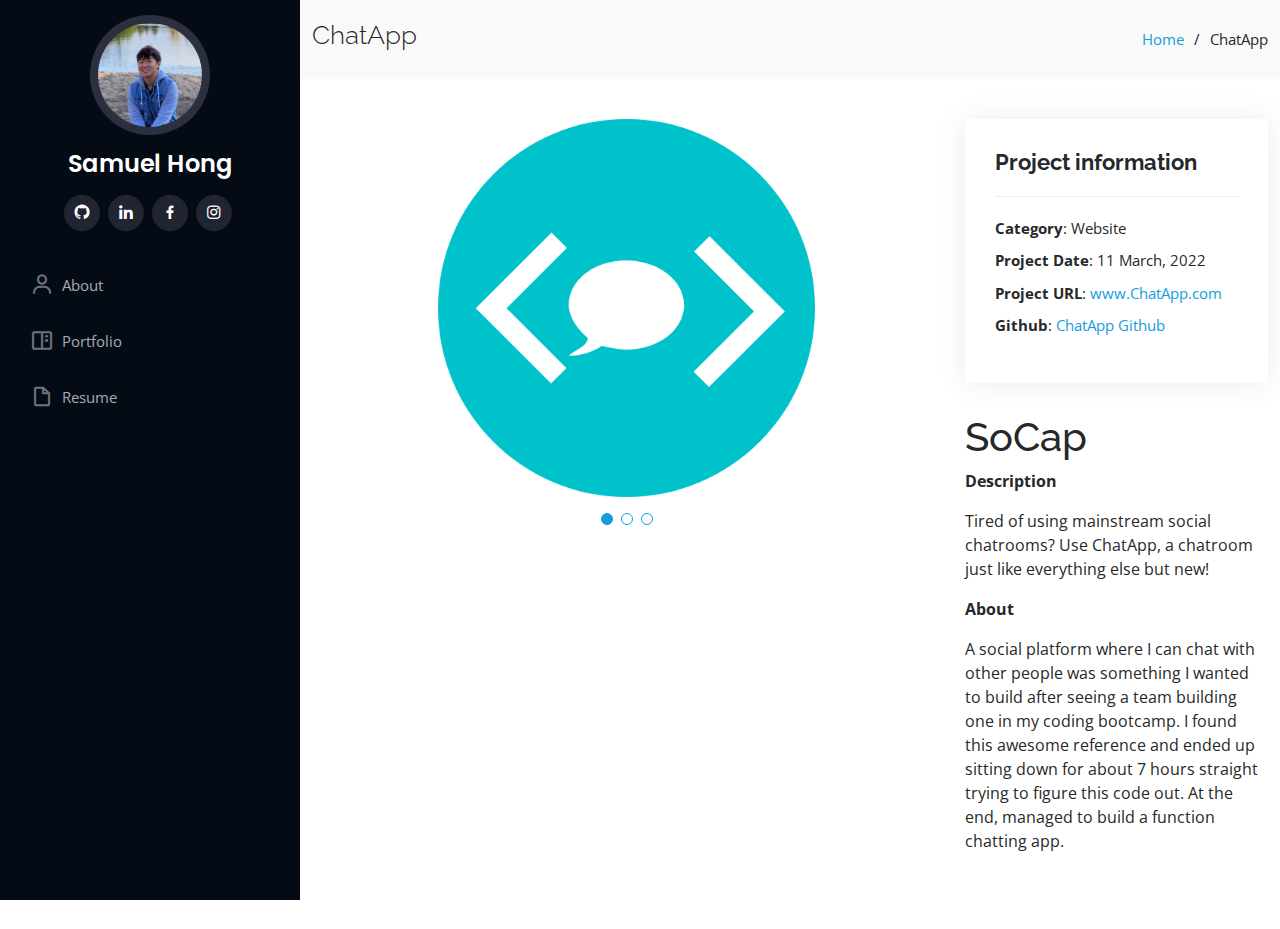
==== ChatApp.html @ 71139fe3 "chatapp" ====
<!DOCTYPE html>
<html lang="en">
  <head>
    <meta charset="utf-8" />
    <meta content="width=device-width, initial-scale=1.0" name="viewport" />

    <title>SoCap Details</title>
    <meta content="" name="description" />
    <meta content="" name="keywords" />

    <!-- Favicons -->
    <link href="assets/img/favicon.png" rel="icon" />
    <link href="assets/img/apple-touch-icon.png" rel="apple-touch-icon" />

    <!-- Google Fonts -->
    <link
      href="https://fonts.googleapis.com/css?family=Open+Sans:300,300i,400,400i,600,600i,700,700i|Raleway:300,300i,400,400i,500,500i,600,600i,700,700i|Poppins:300,300i,400,400i,500,500i,600,600i,700,700i"
      rel="stylesheet"
    />

    <!-- Vendor CSS Files -->
    <link href="assets/vendor/aos/aos.css" rel="stylesheet" />
    <link
      href="assets/vendor/bootstrap/css/bootstrap.min.css"
      rel="stylesheet"
    />
    <link
      href="assets/vendor/bootstrap-icons/bootstrap-icons.css"
      rel="stylesheet"
    />
    <link href="assets/vendor/boxicons/css/boxicons.min.css" rel="stylesheet" />
    <link
      href="assets/vendor/glightbox/css/glightbox.min.css"
      rel="stylesheet"
    />
    <link href="assets/vendor/swiper/swiper-bundle.min.css" rel="stylesheet" />

    <!-- Template Main CSS File -->
    <link href="assets/css/style.css" rel="stylesheet" />
  </head>

  <body>
    <!-- ======= Mobile nav toggle button ======= -->
    <i class="bi bi-list mobile-nav-toggle d-xl-none"></i>

    <!-- ======= Header ======= -->
    <header id="header">
      <div class="d-flex flex-column">
        <div class="profile">
          <img
            src="assets/img/profile-img.png"
            alt=""
            class="img-fluid rounded-circle"
          />
          <h1 class="text-light"><a href="index.html">Samuel Hong</a></h1>
          <div class="social-links mt-3 text-center">
            <a
              href="https://github.com/hongssam9"
              target="_blank"
              class="google-plus"
              ><i class="bx bxl-github"></i
            ></a>
            <a
              href="https://www.linkedin.com/in/hongssam9/"
              target="_blank"
              class="linkedin"
              ><i class="bx bxl-linkedin"></i
            ></a>
            <a
              href="https://www.facebook.com/hongssam9/"
              target="_blank"
              class="facebook"
              ><i class="bx bxl-facebook"></i
            ></a>
            <a
              href="https://www.instagram.com/hong_ssam9/"
              target="_blank"
              class="instagram"
              ><i class="bx bxl-instagram"></i
            ></a>
          </div>
        </div>

        <nav id="navbar" class="nav-menu navbar">
          <ul>
            <li>
              <a href="index.html#about" class="nav-link scrollto"
                ><i class="bx bx-user"></i> <span>About</span></a
              >
            </li>
            <li>
              <a href="index.html#portfolio" class="nav-link scrollto"
                ><i class="bx bx-book-content"></i> <span>Portfolio</span></a
              >
            </li>
            <li>
              <a href="index.html#resume" class="nav-link scrollto"
                ><i class="bx bx-file-blank"></i> <span>Resume</span></a
              >
            </li>
            <!-- <li>
              <a href="index.html#contact" class="nav-link scrollto"
                ><i class="bx bx-envelope"></i> <span>Contact</span></a
              >
            </li> -->
          </ul>
        </nav>
        <!-- .nav-menu -->
      </div>
    </header>
    <!-- End Header -->

    <main id="main">
      <!-- ======= Breadcrumbs ======= -->
      <section id="breadcrumbs" class="breadcrumbs">
        <div class="container">
          <div class="d-flex justify-content-between align-items-center">
            <h2>ChatApp</h2>
            <ol>
              <li><a href="index.html">Home</a></li>
              <li>ChatApp</li>
            </ol>
          </div>
        </div>
      </section>
      <!-- End Breadcrumbs -->

      <!-- ======= Portfolio Details Section ======= -->
      <section id="portfolio-details" class="portfolio-details">
        <div class="container">
          <div class="row gy-4">
            <div class="col-lg-8">
              <div class="portfolio-details-slider swiper">
                <div class="swiper-wrapper align-items-center">
                  <div class="swiper-slide">
                    <img src="assets/img/portfolio/chatapp.png" alt="" />
                  </div>

                  <div class="swiper-slide">
                    <img src="assets/img/portfolio/chatapp1.png" alt="" />
                  </div>

                  <div class="swiper-slide">
                    <img src="assets/img/portfolio/chatapp2.png" alt="" />
                  </div>

                </div>
                <div class="swiper-pagination"></div>
              </div>
            </div>

            <div class="col-lg-4">
              <div class="portfolio-info">
                <h3>Project information</h3>
                <ul>
                  <ul>
                    <li><strong>Category</strong>: Website</li>
                    <li><strong>Project Date</strong>: 11 March, 2022</li>
                    <li>
                      <strong>Project URL</strong>:
                      <a href="https://chatapp-248ee.web.app/rooms/kVck0xfOzQTaaGA2gjjz" target="_blank"
                        >www.ChatApp.com</a>
                      <li>
                        <strong>Github</strong>: 
                        <a href="https://github.com/hongssam9/ChatApp" target="_blank">ChatApp Github</a>
                      </li>
                    </li>
                  </ul>
                </ul>
              </div>
              <div class="portfolio-description">
                <h1>SoCap</h1>
                <p><strong>Description</strong></p>
                <p> 
                Tired of using mainstream social chatrooms? Use ChatApp, a chatroom just like everything else but new!
                </p>
                <p><strong>About</strong></p>
                <p>
                  A social platform where I can chat with other people was something I wanted to build after seeing a team building one in my coding bootcamp. I found this awesome reference and ended up sitting down for about 7 hours straight trying to figure this code out. At the end, managed to build a function chatting app.
              </div>
            </div>
          </div>
        </div>
      </section>
      <!-- End Portfolio Details Section -->
    </main>
    <!-- End #main -->

    <a
      href="#"
      class="back-to-top d-flex align-items-center justify-content-center"
      ><i class="bi bi-arrow-up-short"></i
    ></a>

    <!-- Vendor JS Files -->
    <script src="assets/vendor/purecounter/purecounter.js"></script>
    <script src="assets/vendor/aos/aos.js"></script>
    <script src="assets/vendor/bootstrap/js/bootstrap.bundle.min.js"></script>
    <script src="assets/vendor/glightbox/js/glightbox.min.js"></script>
    <script src="assets/vendor/isotope-layout/isotope.pkgd.min.js"></script>
    <script src="assets/vendor/swiper/swiper-bundle.min.js"></script>
    <script src="assets/vendor/typed.js/typed.min.js"></script>
    <script src="assets/vendor/waypoints/noframework.waypoints.js"></script>
    <script src="assets/vendor/php-email-form/validate.js"></script>

    <!-- Template Main JS File -->
    <script src="assets/js/main.js"></script>
  </body>
</html>
---- assets/css/style.css ----
/*--------------------------------------------------------------
# General
--------------------------------------------------------------*/
body {
  font-family: "Open Sans", sans-serif;
  color: #272829;
}

a {
  color: #149ddd;
  text-decoration: none;
}

a:hover {
  color: #37b3ed;
  text-decoration: none;
}

h1, h2, h3, h4, h5, h6 {
  font-family: "Raleway", sans-serif;
}

/*--------------------------------------------------------------
# Back to top button
--------------------------------------------------------------*/
.back-to-top {
  position: fixed;
  visibility: hidden;
  opacity: 0;
  right: 15px;
  bottom: 15px;
  z-index: 996;
  background: #149ddd;
  width: 40px;
  height: 40px;
  border-radius: 50px;
  transition: all 0.4s;
}
.back-to-top i {
  font-size: 28px;
  color: #fff;
  line-height: 0;
}
.back-to-top:hover {
  background: #2eafec;
  color: #fff;
}
.back-to-top.active {
  visibility: visible;
  opacity: 1;
}

/*--------------------------------------------------------------
# Header
--------------------------------------------------------------*/
#header {
  position: fixed;
  top: 0;
  left: 0;
  bottom: 0;
  width: 300px;
  transition: all ease-in-out 0.5s;
  z-index: 9997;
  transition: all 0.5s;
  padding: 0 15px;
  background: #040b14;
  overflow-y: auto;
}
#header .profile img {
  margin: 15px auto;
  display: block;
  width: 120px;
  border: 8px solid #2c2f3f;
}
#header .profile h1 {
  font-size: 24px;
  margin: 0;
  padding: 0;
  font-weight: 600;
  -moz-text-align-last: center;
  text-align-last: center;
  font-family: "Poppins", sans-serif;
}
#header .profile h1 a, #header .profile h1 a:hover {
  color: #fff;
  text-decoration: none;
}
#header .profile .social-links a {
  font-size: 18px;
  display: inline-block;
  background: #212431;
  color: #fff;
  line-height: 1;
  padding: 8px 0;
  margin-right: 4px;
  border-radius: 50%;
  text-align: center;
  width: 36px;
  height: 36px;
  transition: 0.3s;
}
#header .profile .social-links a:hover {
  background: #149ddd;
  color: #fff;
  text-decoration: none;
}

#main {
  margin-left: 300px;
}

@media (max-width: 1199px) {
  #header {
    left: -300px;
  }

  #main {
    margin-left: 0;
  }
}
/*--------------------------------------------------------------
# Navigation Menu
--------------------------------------------------------------*/
/* Desktop Navigation */
.nav-menu {
  padding: 30px 0 0 0;
}
.nav-menu * {
  margin: 0;
  padding: 0;
  list-style: none;
}
.nav-menu > ul > li {
  position: relative;
  white-space: nowrap;
}
.nav-menu a, .nav-menu a:focus {
  display: flex;
  align-items: center;
  color: #a8a9b4;
  padding: 12px 15px;
  margin-bottom: 8px;
  transition: 0.3s;
  font-size: 15px;
}
.nav-menu a i, .nav-menu a:focus i {
  font-size: 24px;
  padding-right: 8px;
  color: #6f7180;
}
.nav-menu a:hover, .nav-menu .active, .nav-menu .active:focus, .nav-menu li:hover > a {
  text-decoration: none;
  color: #fff;
}
.nav-menu a:hover i, .nav-menu .active i, .nav-menu .active:focus i, .nav-menu li:hover > a i {
  color: #149ddd;
}

/* Mobile Navigation */
.mobile-nav-toggle {
  position: fixed;
  right: 15px;
  top: 15px;
  z-index: 9998;
  border: 0;
  font-size: 24px;
  transition: all 0.4s;
  outline: none !important;
  background-color: #149ddd;
  color: #fff;
  width: 40px;
  height: 40px;
  display: inline-flex;
  align-items: center;
  justify-content: center;
  line-height: 0;
  border-radius: 50px;
  cursor: pointer;
}

.mobile-nav-active {
  overflow: hidden;
}
.mobile-nav-active #header {
  left: 0;
}

/*--------------------------------------------------------------
# Hero Section
--------------------------------------------------------------*/
#hero {
  width: 100%;
  height: 100vh;
  background: url("../img/hero-bg.jpg") top center;
  background-size: cover;
}
#hero:before {
  content: "";
  background: rgba(5, 13, 24, 0.3);
  position: absolute;
  bottom: 0;
  top: 0;
  left: 0;
  right: 0;
  z-index: 1;
}
#hero .hero-container {
  position: relative;
  z-index: 2;
  min-width: 300px;
}
#hero h1 {
  margin: 0 0 10px 0;
  font-size: 64px;
  font-weight: 700;
  line-height: 56px;
  color: #fff;
}
#hero p {
  color: #fff;
  margin-bottom: 50px;
  font-size: 26px;
  font-family: "Poppins", sans-serif;
}
#hero p span {
  color: #fff;
  padding-bottom: 4px;
  letter-spacing: 1px;
  border-bottom: 3px solid #149ddd;
}
@media (min-width: 1024px) {
  #hero {
    background-attachment: fixed;
  }
}
@media (max-width: 768px) {
  #hero h1 {
    font-size: 28px;
    line-height: 36px;
  }
  #hero h2 {
    font-size: 18px;
    line-height: 24px;
    margin-bottom: 30px;
  }
}

/*--------------------------------------------------------------
# Sections General
--------------------------------------------------------------*/
section {
  padding: 60px 0;
  overflow: hidden;
}

.section-bg {
  background: #f5f8fd;
}

.section-title {
  padding-bottom: 30px;
}
.section-title h2 {
  font-size: 32px;
  font-weight: bold;
  margin-bottom: 20px;
  padding-bottom: 20px;
  position: relative;
  color: #173b6c;
}
.section-title h2::after {
  content: "";
  position: absolute;
  display: block;
  width: 50px;
  height: 3px;
  background: #149ddd;
  bottom: 0;
  left: 0;
}
.section-title p {
  margin-bottom: 0;
}

/*--------------------------------------------------------------
# About
--------------------------------------------------------------*/
.about .content h3 {
  font-weight: 700;
  font-size: 26px;
  color: #173b6c;
}
.about .content ul {
  list-style: none;
  padding: 0;
}
.about .content ul li {
  margin-bottom: 20px;
  display: flex;
  align-items: center;
}
.about .content ul strong {
  margin-right: 10px;
}
.about .content ul i {
  font-size: 16px;
  margin-right: 5px;
  color: #149ddd;
  line-height: 0;
}
.about .content p:last-child {
  margin-bottom: 0;
}

/*--------------------------------------------------------------
# Facts
--------------------------------------------------------------*/
.facts {
  padding-bottom: 30px;
}
.facts .count-box {
  padding: 30px;
  width: 100%;
}
.facts .count-box i {
  display: block;
  font-size: 44px;
  color: #149ddd;
  float: left;
  line-height: 0;
}
.facts .count-box span {
  font-size: 48px;
  line-height: 40px;
  display: block;
  font-weight: 700;
  color: #050d18;
  margin-left: 60px;
}
.facts .count-box p {
  padding: 15px 0 0 0;
  margin: 0 0 0 60px;
  font-family: "Raleway", sans-serif;
  font-size: 14px;
  color: #122f57;
}
.facts .count-box a {
  font-weight: 600;
  display: block;
  margin-top: 20px;
  color: #122f57;
  font-size: 15px;
  font-family: "Poppins", sans-serif;
  transition: ease-in-out 0.3s;
}
.facts .count-box a:hover {
  color: #1f5297;
}

/*--------------------------------------------------------------
# Skills
--------------------------------------------------------------*/
.skills .progress {
  height: 60px;
  display: block;
  background: none;
  border-radius: 0;
}
.skills .progress .skill {
  padding: 0;
  margin: 0 0 6px 0;
  text-transform: uppercase;
  display: block;
  font-weight: 600;
  font-family: "Poppins", sans-serif;
  color: #050d18;
}
.skills .progress .skill .val {
  float: right;
  font-style: normal;
}
.skills .progress-bar-wrap {
  background: #dce8f8;
  height: 10px;
}
.skills .progress-bar {
  width: 1px;
  height: 10px;
  transition: 0.9s;
  background-color: #149ddd;
}

/*--------------------------------------------------------------
# Resume
--------------------------------------------------------------*/
.resume .resume-title {
  font-size: 26px;
  font-weight: 700;
  margin-top: 20px;
  margin-bottom: 20px;
  color: #050d18;
}
.resume .resume-item {
  padding: 0 0 20px 20px;
  margin-top: -2px;
  border-left: 2px solid #1f5297;
  position: relative;
}
.resume .resume-item h4 {
  line-height: 18px;
  font-size: 18px;
  font-weight: 600;
  text-transform: uppercase;
  font-family: "Poppins", sans-serif;
  color: #050d18;
  margin-bottom: 10px;
}
.resume .resume-item h5 {
  font-size: 16px;
  background: #e4edf9;
  padding: 5px 15px;
  display: inline-block;
  font-weight: 600;
  margin-bottom: 10px;
}
.resume .resume-item ul {
  padding-left: 20px;
}
.resume .resume-item ul li {
  padding-bottom: 10px;
}
.resume .resume-item:last-child {
  padding-bottom: 0;
}
.resume .resume-item::before {
  content: "";
  position: absolute;
  width: 16px;
  height: 16px;
  border-radius: 50px;
  left: -9px;
  top: 0;
  background: #fff;
  border: 2px solid #1f5297;
}

/*--------------------------------------------------------------
# Portfolio
--------------------------------------------------------------*/
.portfolio .portfolio-item {
  margin-bottom: 30px;
}
.portfolio #portfolio-flters {
  padding: 0;
  margin: 0 auto 35px auto;
  list-style: none;
  text-align: center;
  background: #fff;
  border-radius: 50px;
  padding: 2px 15px;
}
.portfolio #portfolio-flters li {
  cursor: pointer;
  display: inline-block;
  padding: 10px 15px 8px 15px;
  font-size: 14px;
  font-weight: 600;
  line-height: 1;
  text-transform: uppercase;
  color: #272829;
  margin-bottom: 5px;
  transition: all 0.3s ease-in-out;
}
.portfolio #portfolio-flters li:hover, .portfolio #portfolio-flters li.filter-active {
  color: #149ddd;
}
.portfolio #portfolio-flters li:last-child {
  margin-right: 0;
}
.portfolio .portfolio-wrap {
  transition: 0.3s;
  position: relative;
  overflow: hidden;
  z-index: 1;
}
.portfolio .portfolio-wrap::before {
  content: "";
  background: rgba(255, 255, 255, 0.5);
  position: absolute;
  left: 0;
  right: 0;
  top: 0;
  bottom: 0;
  transition: all ease-in-out 0.3s;
  z-index: 2;
  opacity: 0;
}
.portfolio .portfolio-wrap .portfolio-links {
  opacity: 1;
  left: 0;
  right: 0;
  bottom: -60px;
  z-index: 3;
  position: absolute;
  transition: all ease-in-out 0.3s;
  display: flex;
  justify-content: center;
}
.portfolio .portfolio-wrap .portfolio-links a {
  color: #fff;
  font-size: 28px;
  text-align: center;
  background: rgba(20, 157, 221, 0.75);
  transition: 0.3s;
  width: 50%;
}
.portfolio .portfolio-wrap .portfolio-links a:hover {
  background: rgba(20, 157, 221, 0.95);
}
.portfolio .portfolio-wrap .portfolio-links a + a {
  border-left: 1px solid #37b3ed;
}
.portfolio .portfolio-wrap:hover::before {
  top: 0;
  left: 0;
  right: 0;
  bottom: 0;
  opacity: 1;
}
.portfolio .portfolio-wrap:hover .portfolio-links {
  opacity: 1;
  bottom: 0;
}

/*--------------------------------------------------------------
# Portfolio Details
--------------------------------------------------------------*/
.portfolio-details {
  padding-top: 40px;
}
.portfolio-details .portfolio-details-slider img {
  width: 60%;
  display: block;
  margin-left: auto;
  margin-right: auto;
}
.portfolio-details .portfolio-details-slider .swiper-pagination {
  margin-top: 20px;
  position: relative;
}
.portfolio-details .portfolio-details-slider .swiper-pagination .swiper-pagination-bullet {
  width: 12px;
  height: 12px;
  background-color: #fff;
  opacity: 1;
  border: 1px solid #149ddd;
}
.portfolio-details .portfolio-details-slider .swiper-pagination .swiper-pagination-bullet-active {
  background-color: #149ddd;
}
.portfolio-details .portfolio-info {
  padding: 30px;
  box-shadow: 0px 0 30px rgba(5, 13, 24, 0.08);
}
.portfolio-details .portfolio-info h3 {
  font-size: 22px;
  font-weight: 700;
  margin-bottom: 20px;
  padding-bottom: 20px;
  border-bottom: 1px solid #eee;
}
.portfolio-details .portfolio-info ul {
  list-style: none;
  padding: 0;
  font-size: 15px;
}
.portfolio-details .portfolio-info ul li + li {
  margin-top: 10px;
}
.portfolio-details .portfolio-description {
  padding-top: 30px;
}
.portfolio-details .portfolio-description h2 {
  font-size: 26px;
  font-weight: 700;
  margin-bottom: 20px;
}
.portfolio-details .portfolio-description p {
  padding: 0;
}
#hapi-map { 
  width: 80%;
}
/*--------------------------------------------------------------
# Contact
--------------------------------------------------------------*/
.contact {
  padding-bottom: 130px;
}
.contact .info {
  padding: 30px;
  background: #fff;
  width: 100%;
  box-shadow: 0 0 24px 0 rgba(0, 0, 0, 0.12);
}
.contact .info i {
  font-size: 20px;
  color: #149ddd;
  float: left;
  width: 44px;
  height: 44px;
  background: #dff3fc;
  display: flex;
  justify-content: center;
  align-items: center;
  border-radius: 50px;
  transition: all 0.3s ease-in-out;
}
.contact .info h4 {
  padding: 0 0 0 60px;
  font-size: 22px;
  font-weight: 600;
  margin-bottom: 5px;
  color: #050d18;
}
.contact .info p {
  padding: 0 0 10px 60px;
  margin-bottom: 20px;
  font-size: 14px;
  color: #173b6c;
}
.contact .info .email p {
  padding-top: 5px;
}
.contact .info .social-links {
  padding-left: 60px;
}
.contact .info .social-links a {
  font-size: 18px;
  display: inline-block;
  background: #333;
  color: #fff;
  line-height: 1;
  padding: 8px 0;
  border-radius: 50%;
  text-align: center;
  width: 36px;
  height: 36px;
  transition: 0.3s;
  margin-right: 10px;
}
.contact .info .social-links a:hover {
  background: #149ddd;
  color: #fff;
}
.contact .info .email:hover i, .contact .info .address:hover i, .contact .info .phone:hover i {
  background: #149ddd;
  color: #fff;
}
.contact .php-email-form {
  width: 100%;
  padding: 30px;
  background: #fff;
  box-shadow: 0 0 24px 0 rgba(0, 0, 0, 0.12);
}
.contact .php-email-form .form-group {
  padding-bottom: 8px;
}
.contact .php-email-form .validate {
  display: none;
  color: red;
  margin: 0 0 15px 0;
  font-weight: 400;
  font-size: 13px;
}
.contact .php-email-form .error-message {
  display: none;
  color: #fff;
  background: #ed3c0d;
  text-align: left;
  padding: 15px;
  font-weight: 600;
}
.contact .php-email-form .error-message br + br {
  margin-top: 25px;
}
.contact .php-email-form .sent-message {
  display: none;
  color: #fff;
  background: #18d26e;
  text-align: center;
  padding: 15px;
  font-weight: 600;
}
.contact .php-email-form .loading {
  display: none;
  background: #fff;
  text-align: center;
  padding: 15px;
}
.contact .php-email-form .loading:before {
  content: "";
  display: inline-block;
  border-radius: 50%;
  width: 24px;
  height: 24px;
  margin: 0 10px -6px 0;
  border: 3px solid #18d26e;
  border-top-color: #eee;
  -webkit-animation: animate-loading 1s linear infinite;
  animation: animate-loading 1s linear infinite;
}
.contact .php-email-form .form-group {
  margin-bottom: 15px;
}
.contact .php-email-form label {
  padding-bottom: 8px;
}
.contact .php-email-form input, .contact .php-email-form textarea {
  border-radius: 0;
  box-shadow: none;
  font-size: 14px;
}
.contact .php-email-form input {
  height: 44px;
}
.contact .php-email-form textarea {
  padding: 10px 15px;
}
.contact .php-email-form button[type=submit] {
  background: #149ddd;
  border: 0;
  padding: 10px 24px;
  color: #fff;
  transition: 0.4s;
  border-radius: 4px;
}
.contact .php-email-form button[type=submit]:hover {
  background: #37b3ed;
}
@-webkit-keyframes animate-loading {
  0% {
    transform: rotate(0deg);
  }
  100% {
    transform: rotate(360deg);
  }
}
@keyframes animate-loading {
  0% {
    transform: rotate(0deg);
  }
  100% {
    transform: rotate(360deg);
  }
}

/*--------------------------------------------------------------
# Breadcrumbs
--------------------------------------------------------------*/
.breadcrumbs {
  padding: 20px 0;
  background: #f9f9f9;
}
.breadcrumbs h2 {
  font-size: 26px;
  font-weight: 300;
}
.breadcrumbs ol {
  display: flex;
  flex-wrap: wrap;
  list-style: none;
  padding: 0;
  margin: 0;
  font-size: 15px;
}
.breadcrumbs ol li + li {
  padding-left: 10px;
}
.breadcrumbs ol li + li::before {
  display: inline-block;
  padding-right: 10px;
  color: #0e2442;
  content: "/";
}
@media (max-width: 768px) {
  .breadcrumbs .d-flex {
    display: block !important;
  }
  .breadcrumbs ol {
    display: block;
  }
  .breadcrumbs ol li {
    display: inline-block;
  }
}

/*--------------------------------------------------------------
# Footer
--------------------------------------------------------------*/
#footer {
  padding: 15px;
  color: #f4f6fd;
  font-size: 14px;
  position: fixed;
  left: 0;
  bottom: 0;
  width: 300px;
  z-index: 9999;
  background: #040b14;
}
#footer .copyright {
  text-align: center;
}
#footer .credits {
  padding-top: 5px;
  text-align: center;
  font-size: 13px;
  color: #eaebf0;
}
@media (max-width: 1199px) {
  #footer {
    position: static;
    width: auto;
    padding-right: 20px 15px;
  }
}
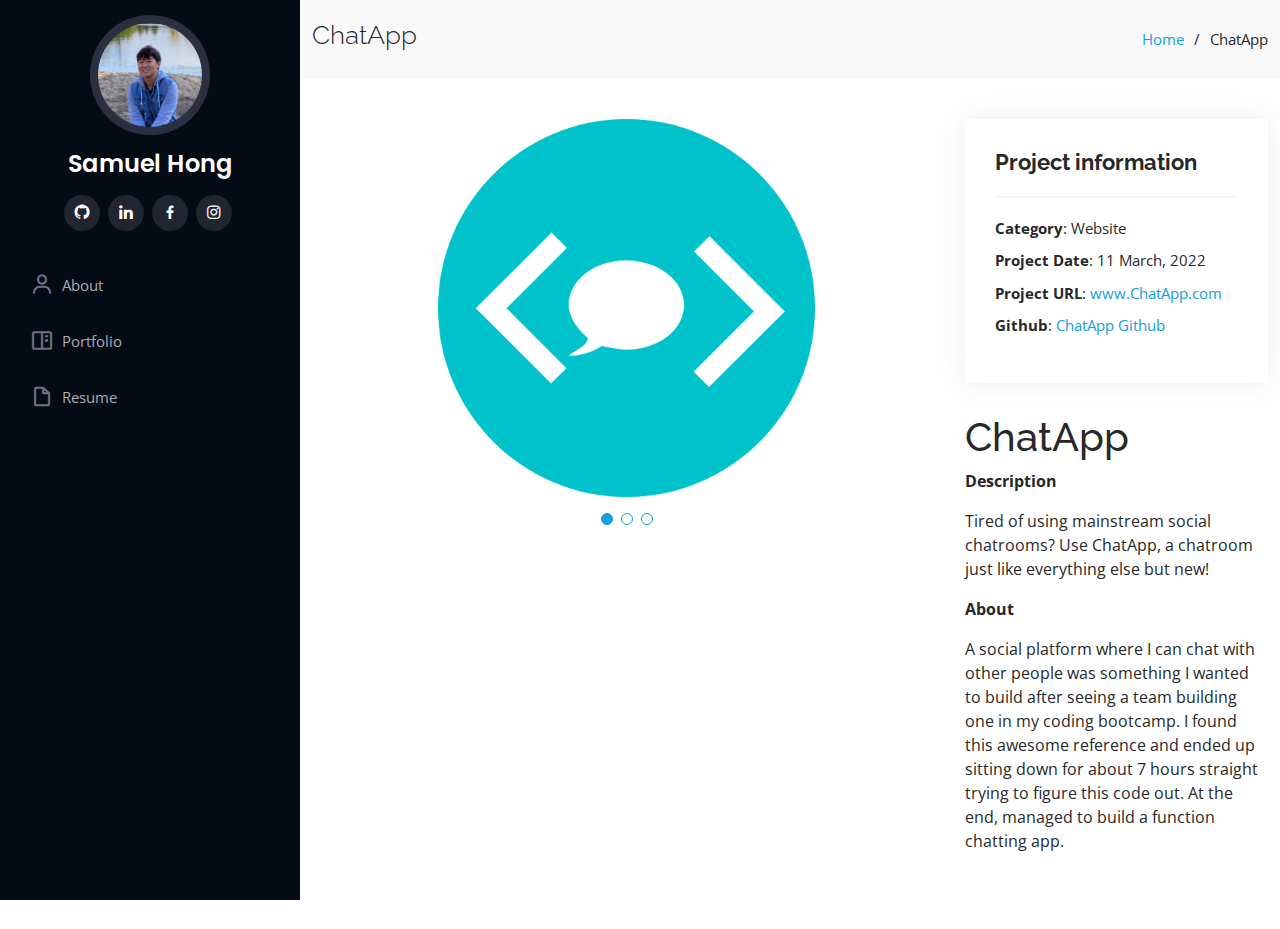
==== commit 373739e4: "fix url and title on portfolio for ChatApp" ====
--- a/ChatApp.html
+++ b/ChatApp.html
@@ -158,7 +158,7 @@
                     <li><strong>Project Date</strong>: 11 March, 2022</li>
                     <li>
                       <strong>Project URL</strong>:
-                      <a href="https://chatapp-248ee.web.app/rooms/kVck0xfOzQTaaGA2gjjz" target="_blank"
+                      <a href="https://chatapp-248ee.web.app/" target="_blank"
                         >www.ChatApp.com</a>
                       <li>
                         <strong>Github</strong>: 
@@ -169,7 +169,7 @@
                 </ul>
               </div>
               <div class="portfolio-description">
-                <h1>SoCap</h1>
+                <h1>ChatApp</h1>
                 <p><strong>Description</strong></p>
                 <p> 
                 Tired of using mainstream social chatrooms? Use ChatApp, a chatroom just like everything else but new!
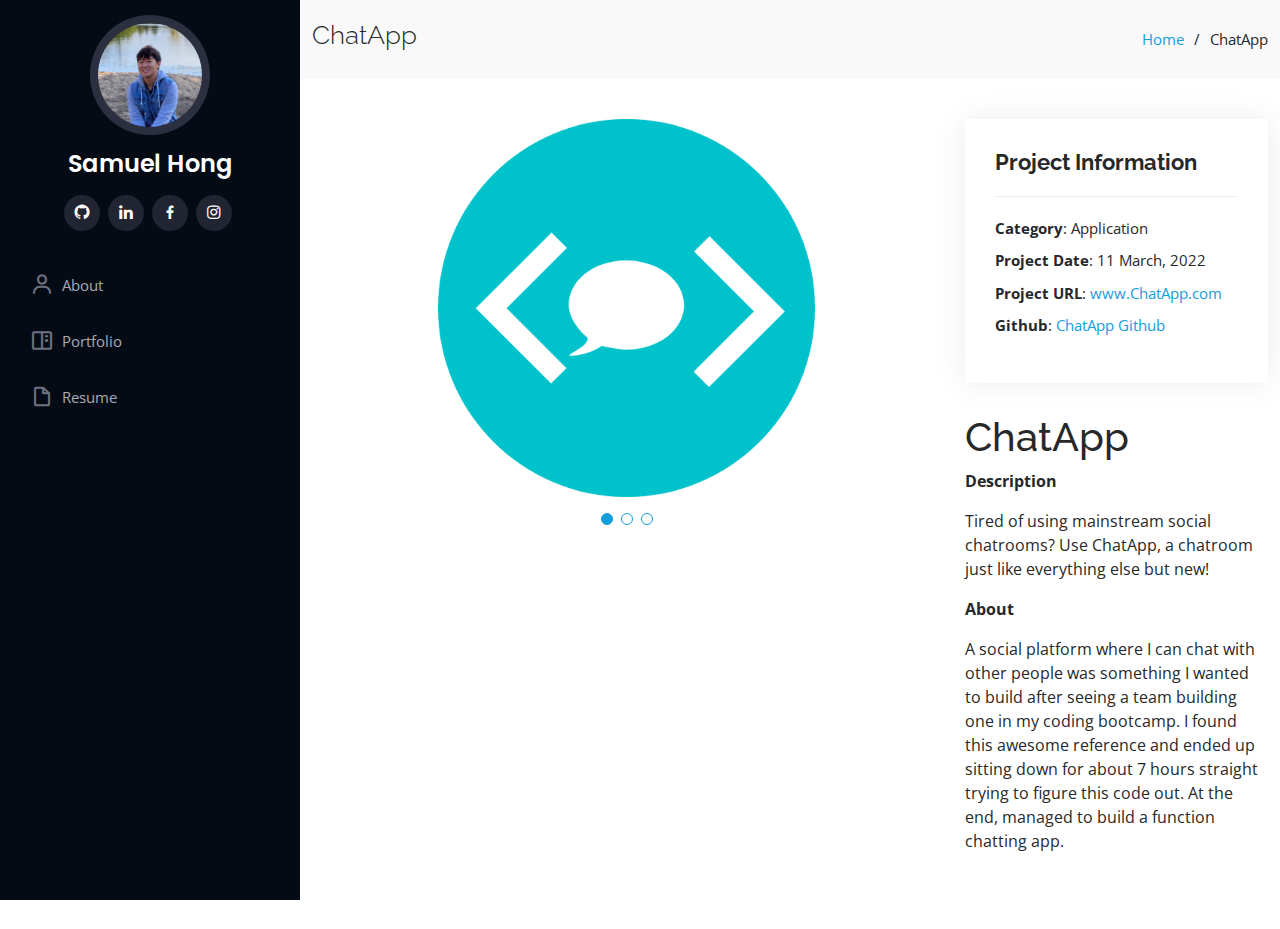
==== commit 63c635bc: "editting categories" ====
--- a/ChatApp.html
+++ b/ChatApp.html
@@ -151,10 +151,10 @@
 
             <div class="col-lg-4">
               <div class="portfolio-info">
-                <h3>Project information</h3>
+                <h3>Project Information</h3>
                 <ul>
                   <ul>
-                    <li><strong>Category</strong>: Website</li>
+                    <li><strong>Category</strong>: Application</li>
                     <li><strong>Project Date</strong>: 11 March, 2022</li>
                     <li>
                       <strong>Project URL</strong>:
